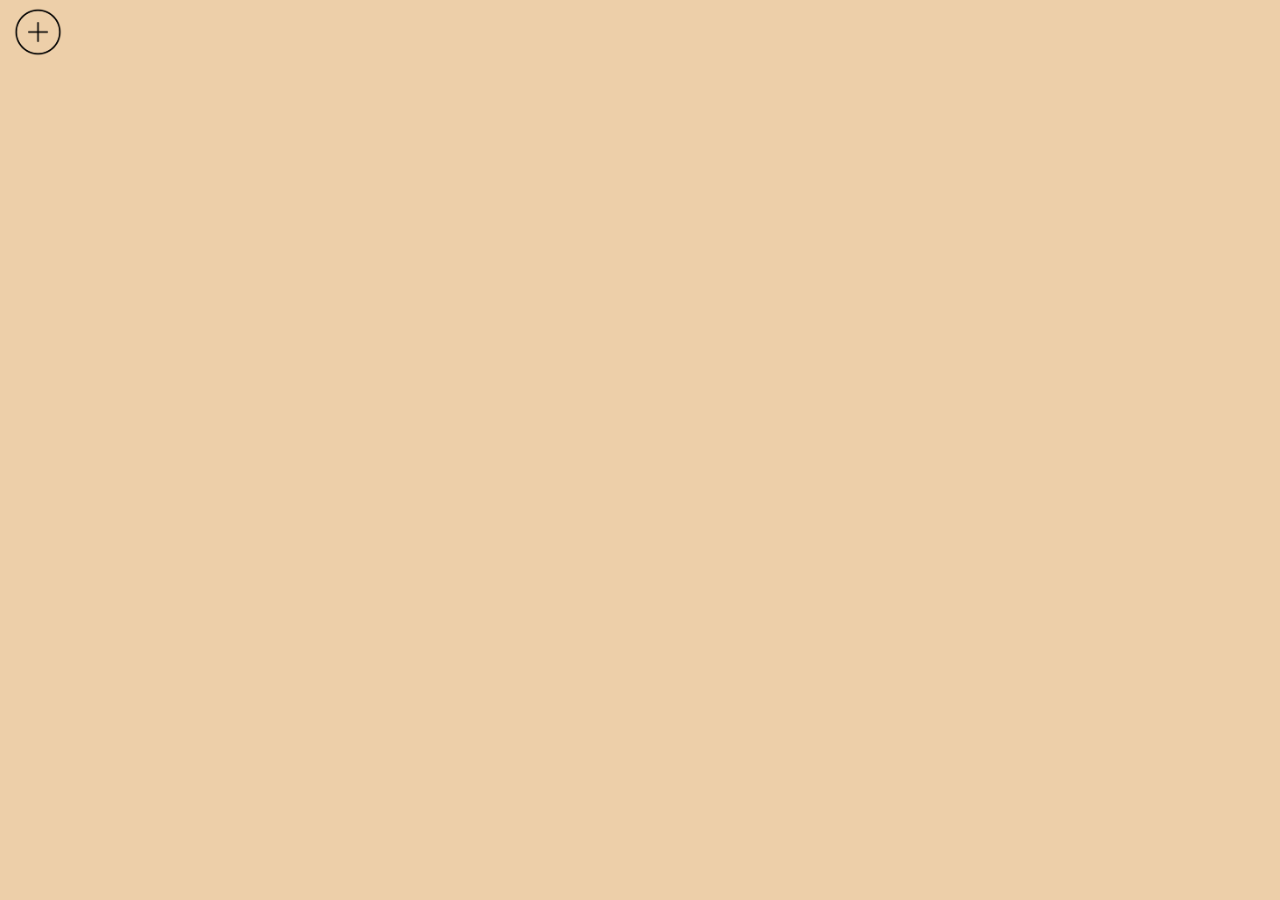
==== EL.html @ 2ceffed6 "Were so cooked" ====
<!doctype html>
<html lang="en">

<head>
    <title>James Buchanan</title>
    <!-- Required meta tags -->
    <meta charset="utf-8" />
    <meta name="viewport" content="width=device-width, initial-scale=1, shrink-to-fit=no" />

    <!-- Bootstrap CSS v5.2.1 -->
    <link href="https://cdn.jsdelivr.net/npm/bootstrap@5.3.2/dist/css/bootstrap.min.css" rel="stylesheet"
        integrity="sha384-T3c6CoIi6uLrA9TneNEoa7RxnatzjcDSCmG1MXxSR1GAsXEV/Dwwykc2MPK8M2HN" crossorigin="anonymous" />

    <link rel="stylesheet" href="style.css">
    </link>
</head>

<body>
    <main>

        <a class="btn" data-bs-toggle="offcanvas" href="#offcanvasExample" role="button"
            aria-controls="offcanvasExample">
            <img class="bing" src="imgs/NavButton.png">
        </a>
        <div class="offcanvas offcanvas-start" tabindex="-1" id="offcanvasExample"
            aria-labelledby="offcanvasExampleLabel">
            <div class="offcanvas-header">
                <h5 class="offcanvas-title fs-1" id="offcanvasExampleLabel">James Buchanan</h5>
                <button type="button" class="btn-close" data-bs-dismiss="offcanvas" aria-label="Close"></button>
            </div>
                <a class="navbar-brand ms-2 fs-2" href="EL.html">Early Life</a>
                <a class="navbar-brand ms-2 fs-2" href="PP.html">Politics and Presidency</a>
                <a class="navbar-brand ms-2 fs-2" href="WC.html">Works Cited</a>
            </div>
        </div>










    </main>
    <!-- Bootstrap JavaScript Libraries -->
    <script src="https://cdn.jsdelivr.net/npm/@popperjs/core@2.11.8/dist/umd/popper.min.js"
        integrity="sha384-I7E8VVD/ismYTF4hNIPjVp/Zjvgyol6VFvRkX/vR+Vc4jQkC+hVqc2pM8ODewa9r"
        crossorigin="anonymous"></script>

    <script src="https://cdn.jsdelivr.net/npm/bootstrap@5.3.2/dist/js/bootstrap.min.js"
        integrity="sha384-BBtl+eGJRgqQAUMxJ7pMwbEyER4l1g+O15P+16Ep7Q9Q+zqX6gSbd85u4mG4QzX+"
        crossorigin="anonymous"></script>

    <script src="script.js"></script>
</body>

</html>
---- style.css ----
.bing {
    height: 50px;
    weight: 50px;
}

body {
background-color: #EDCFA9;
}

.sizing {
    font-size: 75px;
    text-shadow: 2px 2px 0 #000000,
    -1px 1px 0 #000000,
    1px -1px 0 #000000,
    -1px -1px 0 #000000,
    0px 1px 0 #000000,
    0px -1px 0 #000000,
    -1px 0px 0 #000000,
    1px 0px 0 #000000,
    2px 2px 0 #000000,
    -2px 2px 0 #000000,
    2px -2px 0 #000000,
    -2px -2px 0 #000000,
    0px 2px 0 #000000,
    0px -2px 0 #000000,
    -2px 0px 0 #000000,
    2px 0px 0 #000000,
    1px 2px 0 #000000,
    -1px 2px 0 #000000,
    1px -2px 0 #000000,
    -1px -2px 0 #000000,
    2px 1px 0 #000000,
    -2px 1px 0 #000000,
    2px -1px 0 #000000,
    -2px -1px 0 #000000;
    font-family: "rockwell", sans-serif;
    font-weight: 700;
    font-style: normal;
}
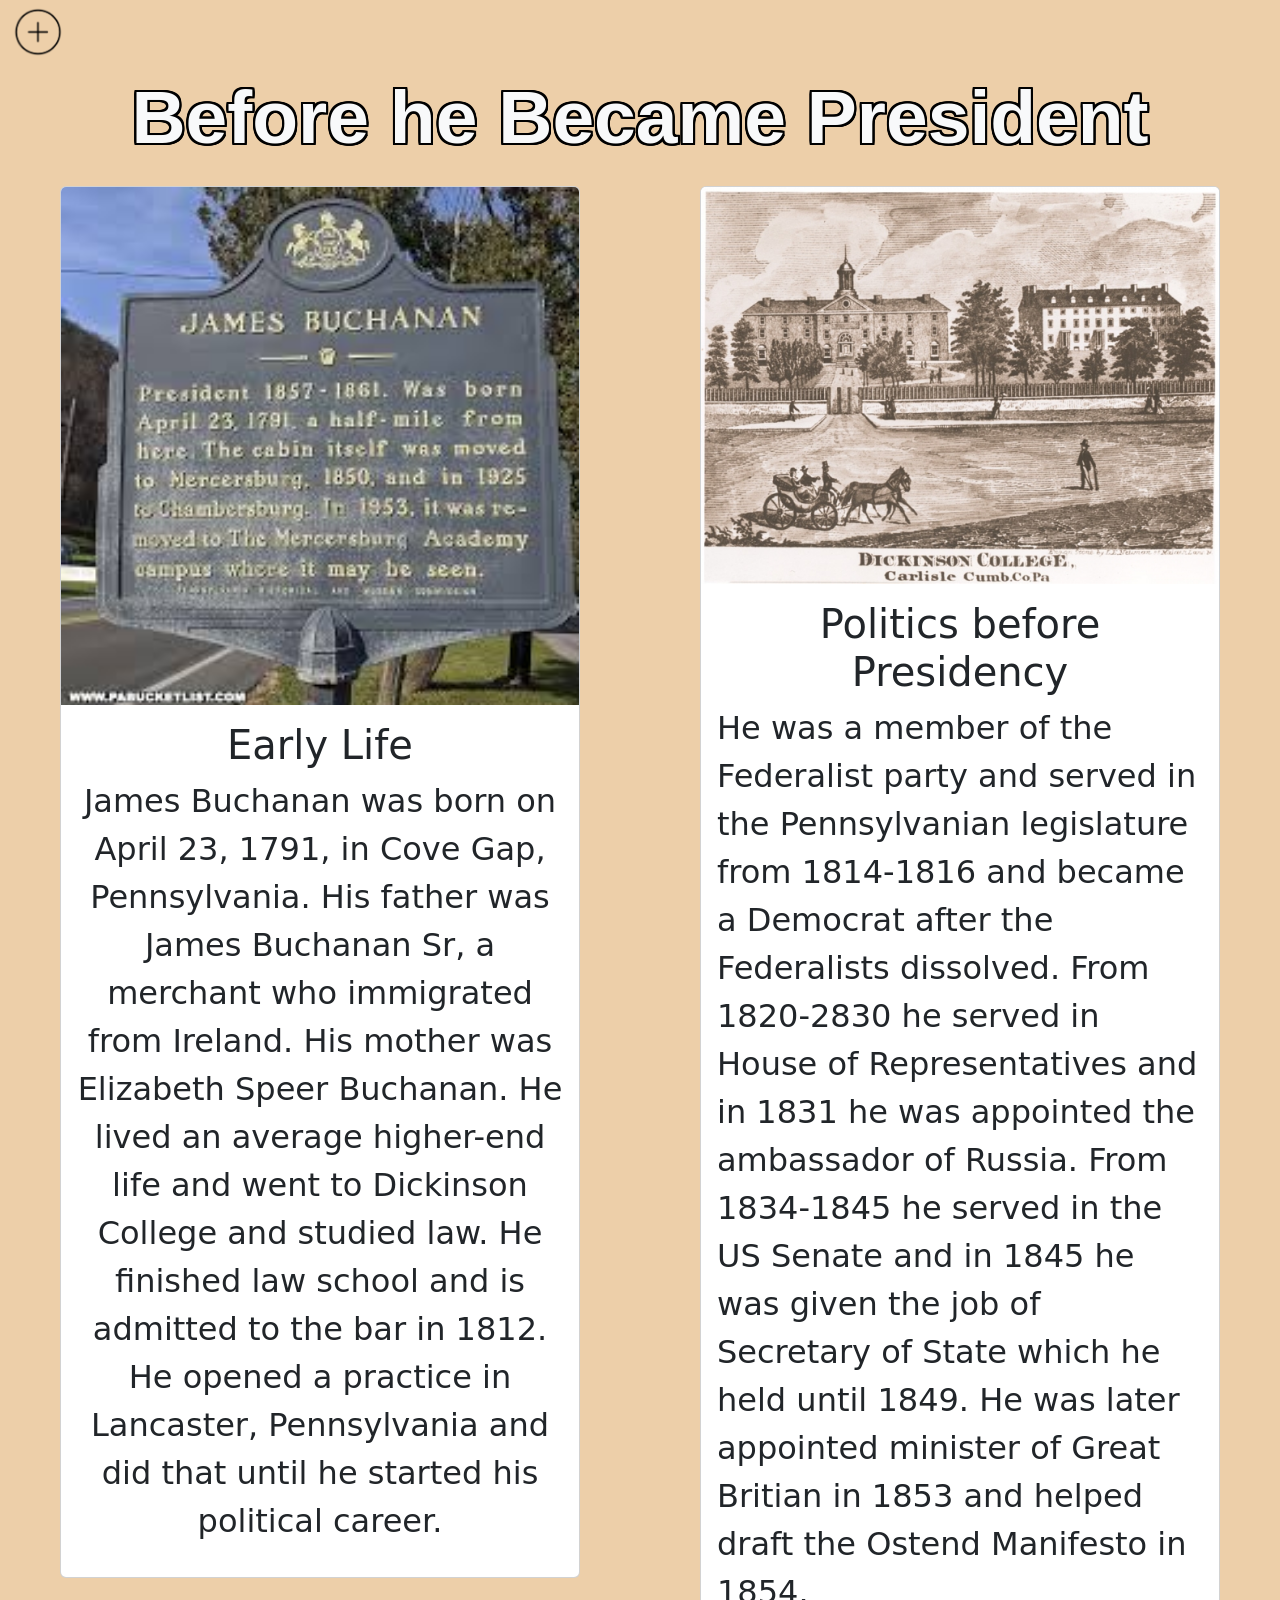
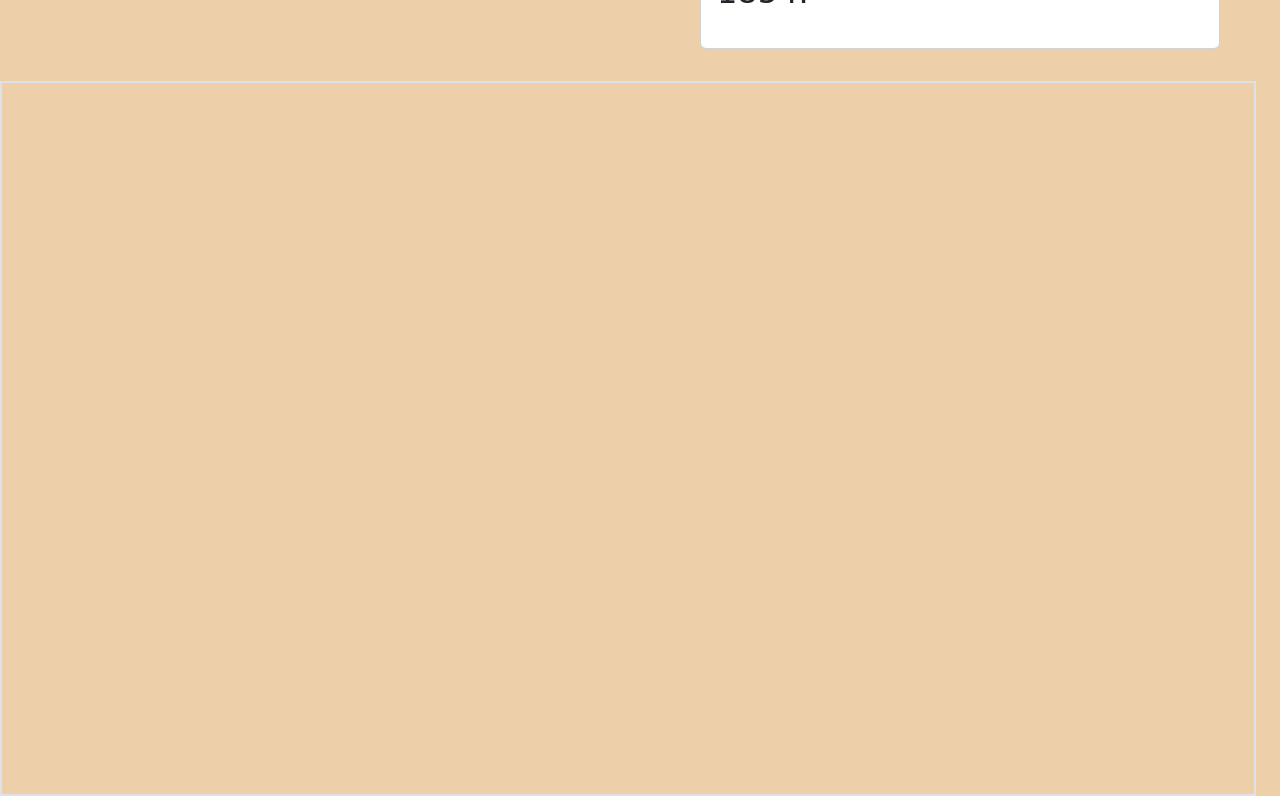
==== commit 1272430c: "Done" ====
--- a/EL.html
+++ b/EL.html
@@ -18,31 +18,63 @@
 <body>
     <main>
 
-        <a class="btn" data-bs-toggle="offcanvas" href="#offcanvasExample" role="button"
-            aria-controls="offcanvasExample">
-            <img class="bing" src="imgs/NavButton.png">
-        </a>
-        <div class="offcanvas offcanvas-start" tabindex="-1" id="offcanvasExample"
-            aria-labelledby="offcanvasExampleLabel">
-            <div class="offcanvas-header">
-                <h5 class="offcanvas-title fs-1" id="offcanvasExampleLabel">James Buchanan</h5>
-                <button type="button" class="btn-close" data-bs-dismiss="offcanvas" aria-label="Close"></button>
-            </div>
+        <div class="sticky-top">
+            <a class="btn" data-bs-toggle="offcanvas" href="#offcanvasExample" role="button"
+                aria-controls="offcanvasExample">
+                <img class="bing" src="imgs/NavButton.png">
+            </a>
+            <div class="offcanvas offcanvas-start" tabindex="-1" id="offcanvasExample"
+                aria-labelledby="offcanvasExampleLabel">
+                <div class="offcanvas-header">
+                    <a href="index.html">
+                    <h5 class="offcanvas-title fs-1" id="offcanvasExampleLabel">James Buchanan</h5>
+                    </a>
+                    <button type="button" class="btn-close" data-bs-dismiss="offcanvas" aria-label="Close"></button>
+                </div>
                 <a class="navbar-brand ms-2 fs-2" href="EL.html">Early Life</a>
-                <a class="navbar-brand ms-2 fs-2" href="PP.html">Politics and Presidency</a>
+                <a class="navbar-brand ms-2 fs-2" href="PP.html">Presidency</a>
                 <a class="navbar-brand ms-2 fs-2" href="WC.html">Works Cited</a>
             </div>
         </div>
-
-
-
-
-
-
-
-
-
-
+        </div>
+        <div class="container-fluid">
+            <div class="row">
+                <h1 class="text-center pt-2 sizing text-light">Before he Became President</h1>
+            </div>
+        <div class="row"> 
+            <div class="col-md-6 col-xs-12 justify-content-center mt-3">
+            <div class="card me-5 ms-5" style="w-100">
+                <img src="BuchananEarly.jpg" class="card-img-top">
+                <div class="card-body">
+                  <h5 class="card-title text-center fs-1">Early Life</h5>
+                <p class="fs-2 text-center">
+                    James Buchanan was born on April 23, 1791, in Cove Gap, Pennsylvania. 
+                    His father was James Buchanan Sr, a merchant who immigrated from Ireland. 
+                    His mother was Elizabeth Speer Buchanan. He lived an average higher-end life and went to Dickinson College and studied law.
+                    He finished law school and is admitted to the bar in 1812. 
+                    He opened a practice in Lancaster, Pennsylvania and did that until he started his political career.
+                </p>
+                </div>
+              </div>
+            </div>
+            <div class="col-md-6 col-ms-12 justify-content-center mt-3">
+            <div class="card me-5 ms-5" style="w-100">
+                <img src="BuchananCollege.jpg" class="card-img-top">
+                <div class="card-body">
+                  <h5 class="card-title text-center fs-1">Politics before Presidency</h5>
+                  <p class="fs-2">
+                    He was a member of the Federalist party and served in the Pennsylvanian legislature from 1814-1816 and became a Democrat after the Federalists dissolved.
+                    From 1820-2830 he served in House of Representatives and in 1831 he was appointed the ambassador of Russia.
+                    From 1834-1845 he served in the US Senate and in 1845 he was given the job of Secretary of State which he held until 1849.
+                    He was later appointed minister of Great Britian in 1853 and helped draft the Ostend Manifesto in 1854.
+                  </p>
+                </div>
+              </div>
+            </div>
+        <div class="row justify-content-center mt-3">
+            <iframe class="border border-2 mt-3" width="560" height="715" src="https://www.youtube.com/embed/v6i0bsZEmIE?si=BL47C08Q1udqLMxx" title="YouTube video player" frameborder="0" allow="accelerometer; autoplay; clipboard-write; encrypted-media; gyroscope; picture-in-picture; web-share" referrerpolicy="strict-origin-when-cross-origin" allowfullscreen></iframe>
+        </div>
+    </div>
     </main>
     <!-- Bootstrap JavaScript Libraries -->
     <script src="https://cdn.jsdelivr.net/npm/@popperjs/core@2.11.8/dist/umd/popper.min.js"
--- a/style.css
+++ b/style.css
@@ -36,4 +36,4 @@
     font-family: "rockwell", sans-serif;
     font-weight: 700;
     font-style: normal;
-}+}
